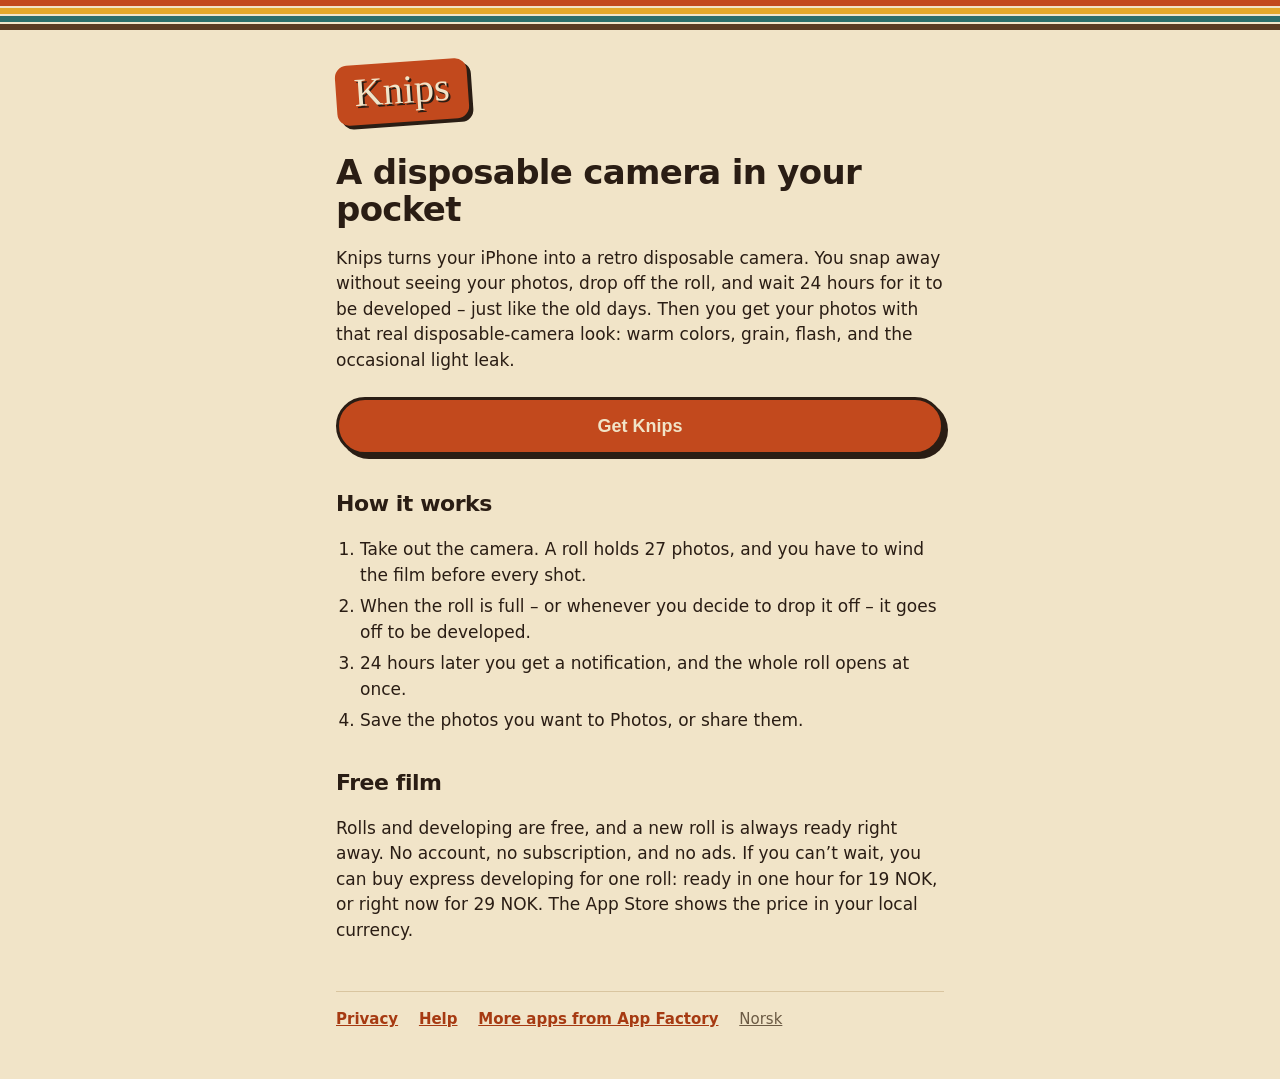
==== en/index.html @ 491b8b5b "Add English versions of the site with language links and hreflang New pages /en/, /en/privacy/ and /" ====
<!doctype html>
<html lang="en">
<head>
<meta charset="utf-8">
<meta name="viewport" content="width=device-width, initial-scale=1">
<title>Knips – a disposable camera on your phone</title>
<meta name="description" content="Knips turns your iPhone into a disposable camera: 27 photos per roll, developed after 24 hours, with the real disposable-camera look. Free film, no account, no ads.">
<meta name="apple-itunes-app" content="app-id=6825055302">
<link rel="alternate" hreflang="nb" href="https://knipspics.no/">
<link rel="alternate" hreflang="en" href="https://knipspics.no/en/">
<link rel="alternate" hreflang="x-default" href="https://knipspics.no/en/">
<link rel="icon" href="/icon.png">
<link rel="apple-touch-icon" href="/icon.png">
<link rel="stylesheet" href="/style.css">
<script src="/site.js"></script>
</head>
<body>
<div class="stripes" aria-hidden="true"><span></span><span></span><span></span><span></span></div>
<main>
  <span class="logo">Knips</span>
  <h1>A disposable camera in your pocket</h1>
  <p>Knips turns your iPhone into a retro disposable camera. You snap away without seeing your photos, drop off the
    roll, and wait 24 hours for it to be developed – just like the old days. Then you get your photos with that
    real disposable-camera look: warm colors, grain, flash, and the occasional light leak.</p>
  <div data-download></div>

  <h2>How it works</h2>
  <ol class="steps">
    <li>Take out the camera. A roll holds 27 photos, and you have to wind the film before every shot.</li>
    <li>When the roll is full – or whenever you decide to drop it off – it goes off to be developed.</li>
    <li>24 hours later you get a notification, and the whole roll opens at once.</li>
    <li>Save the photos you want to Photos, or share them.</li>
  </ol>

  <h2>Free film</h2>
  <p>Rolls and developing are free, and a new roll is always ready right away. No account, no subscription, and no
    ads. If you can’t wait, you can buy express developing for one roll: ready in one hour for 19 NOK, or right now
    for 29 NOK. The App Store shows the price in your local currency.</p>

  <footer>
    <a href="/en/privacy/">Privacy</a>
    <a href="/en/support/">Help</a>
    <a href="https://svaagan.github.io/">More apps from App Factory</a>
    <a class="lang" href="/" hreflang="nb" lang="nb">Norsk</a>
  </footer>
</main>
<script>showDownload();</script>
</body>
</html>
---- style.css ----
@font-face { font-family: "Shrikhand"; src: url("/fonts/Shrikhand-Regular.woff2") format("woff2"); font-display: swap; }
@font-face { font-family: "Bricolage"; font-weight: 400; src: url("/fonts/BricolageGrotesque-Regular.woff2") format("woff2"); font-display: swap; }
@font-face { font-family: "Bricolage"; font-weight: 700; src: url("/fonts/BricolageGrotesque-Bold.woff2") format("woff2"); font-display: swap; }
@font-face { font-family: "Bricolage"; font-weight: 800; src: url("/fonts/BricolageGrotesque-ExtraBold.woff2") format("woff2"); font-display: swap; }
@font-face { font-family: "Space Mono"; font-weight: 700; src: url("/fonts/SpaceMono-Bold.woff2") format("woff2"); font-display: swap; }

:root {
  --paper: #F1E4C8;
  --paper-light: #FAF3E3;
  --paper-border: #D9C5A0;
  --ink: #2A1D14;
  --ink-muted: #6B5A44;
  --night: #14110E;
  --night-text: #CDBF9F;
  --rust: #C2491D;
  --rust-text: #A63A12;
  --mustard: #E3A82B;
  --teal: #2C6E6A;
  --brown: #5A3A22;
}

* { box-sizing: border-box; }

html { -webkit-text-size-adjust: 100%; }

body {
  margin: 0;
  background: var(--paper);
  color: var(--ink);
  font: 400 17px/1.5 "Bricolage", -apple-system, system-ui, sans-serif;
}

.stripes { display: grid; gap: 2px; }
.stripes span { display: block; height: 6px; }
.stripes span:nth-child(1) { background: var(--rust); }
.stripes span:nth-child(2) { background: var(--mustard); }
.stripes span:nth-child(3) { background: var(--teal); }
.stripes span:nth-child(4) { background: var(--brown); }

main { max-width: 640px; margin: 0 auto; padding: 32px 16px 48px; }

.logo {
  display: inline-block;
  font: 400 40px/1.1 "Shrikhand", serif;
  color: var(--paper);
  background: var(--rust);
  padding: 6px 18px 10px;
  border-radius: 12px;
  transform: rotate(-4deg);
  box-shadow: 4px 4px 0 var(--ink);
  text-shadow: 2px 2px 0 var(--ink);
  text-decoration: none;
}
.logo.small { font-size: 26px; padding: 3px 12px 6px; border-radius: 10px; box-shadow: 3px 3px 0 var(--ink); }

h1 { font-weight: 800; font-size: 34px; line-height: 1.1; letter-spacing: -0.02em; margin: 32px 0 12px; }
h2 { font-weight: 800; font-size: 22px; letter-spacing: -0.02em; margin: 32px 0 8px; }
p, li { color: var(--ink); }
.muted { color: var(--ink-muted); }
a { color: var(--rust-text); font-weight: 700; }

.label {
  font: 700 11px/1 "Space Mono", monospace;
  letter-spacing: 0.12em;
  text-transform: uppercase;
  color: var(--ink-muted);
}

.card {
  background: var(--night);
  color: var(--paper);
  border-radius: 24px;
  padding: 24px;
  margin: 24px 0;
  box-shadow: 5px 5px 0 var(--rust);
}
.card .label { color: var(--night-text); }
.code {
  font: 700 clamp(40px, 13vw, 64px)/1.1 "Space Mono", monospace;
  color: var(--mustard);
  letter-spacing: 0.04em;
  margin-top: 8px;
}

.button {
  display: flex;
  align-items: center;
  justify-content: center;
  min-height: 58px;
  padding: 0 24px;
  border-radius: 999px;
  background: var(--rust);
  color: var(--paper);
  border: 3px solid var(--ink);
  box-shadow: 4px 4px 0 var(--ink);
  font: 800 18px/1 "Bricolage", sans-serif;
  text-decoration: none;
  margin: 24px 0 8px;
}
.button:active { transform: translate(2px, 2px); box-shadow: 2px 2px 0 var(--ink); }

.soon {
  border: 3px dashed var(--ink-muted);
  border-radius: 20px;
  padding: 16px 20px;
  margin: 24px 0 8px;
  color: var(--ink-muted);
  font-weight: 700;
}

ol.steps { padding-left: 24px; }
ol.steps li { margin: 6px 0; }

footer { margin-top: 48px; padding-top: 16px; border-top: 1px solid var(--paper-border); font-size: 15px; }
footer a { margin-right: 16px; }

footer a.lang { color: var(--ink-muted); font-weight: 400; margin-right: 0; }
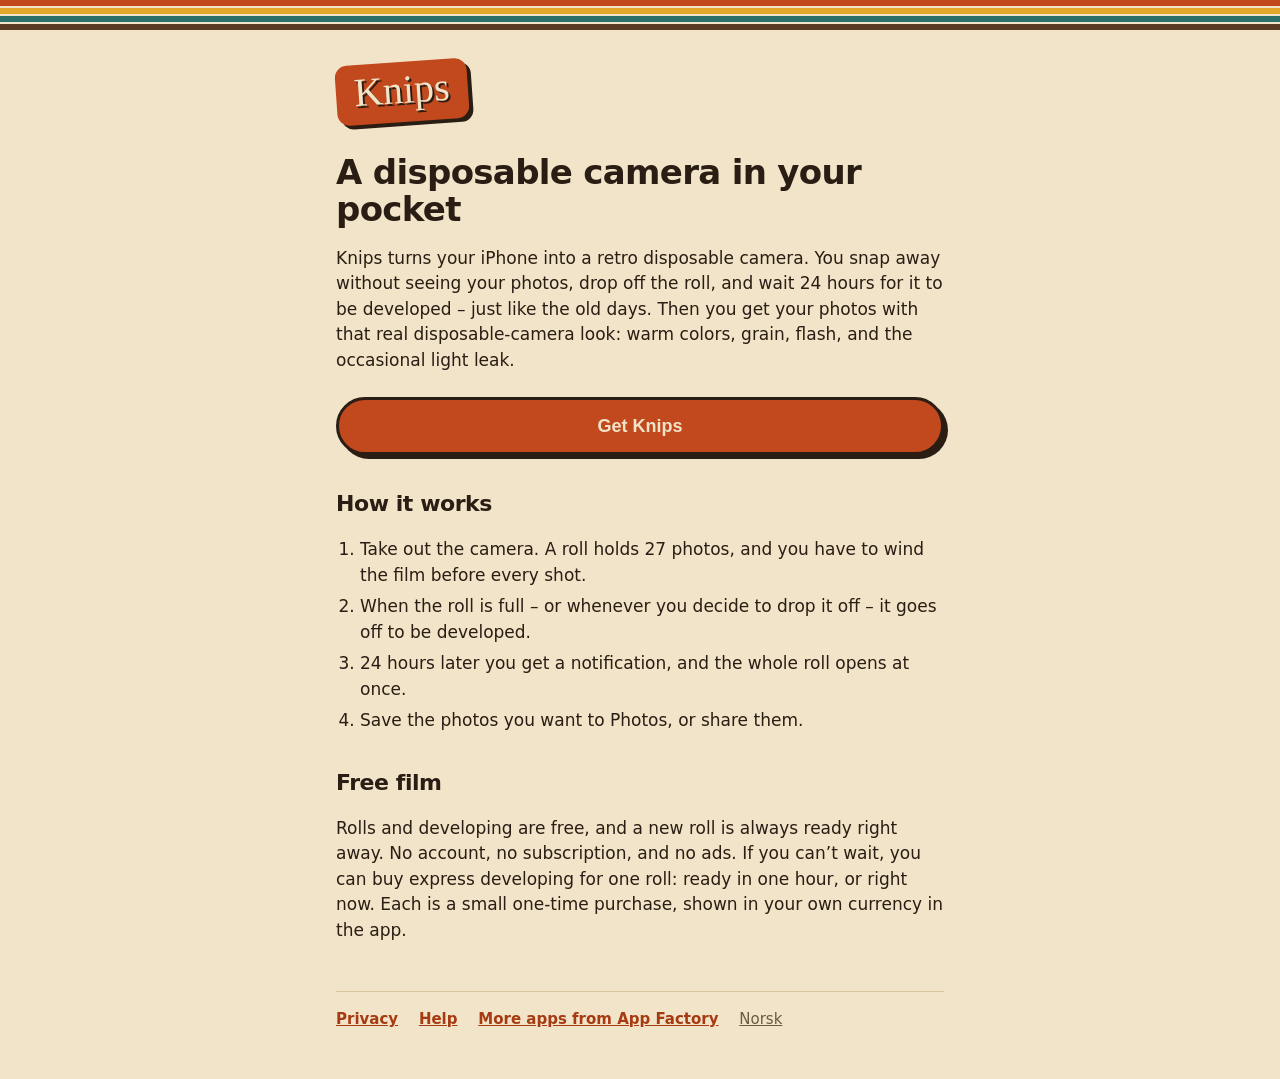
==== commit 09b82365: "English pages: no kroner prices, the app shows the local price Co-Authored-By: Claude Opus 5.5 <nore" ====
--- a/en/index.html
+++ b/en/index.html
@@ -34,8 +34,8 @@
 
   <h2>Free film</h2>
   <p>Rolls and developing are free, and a new roll is always ready right away. No account, no subscription, and no
-    ads. If you can’t wait, you can buy express developing for one roll: ready in one hour for 19 NOK, or right now
-    for 29 NOK. The App Store shows the price in your local currency.</p>
+    ads. If you can’t wait, you can buy express developing for one roll: ready in one hour, or right now. Each is a small
+    one-time purchase, shown in your own currency in the app.</p>
 
   <footer>
     <a href="/en/privacy/">Privacy</a>
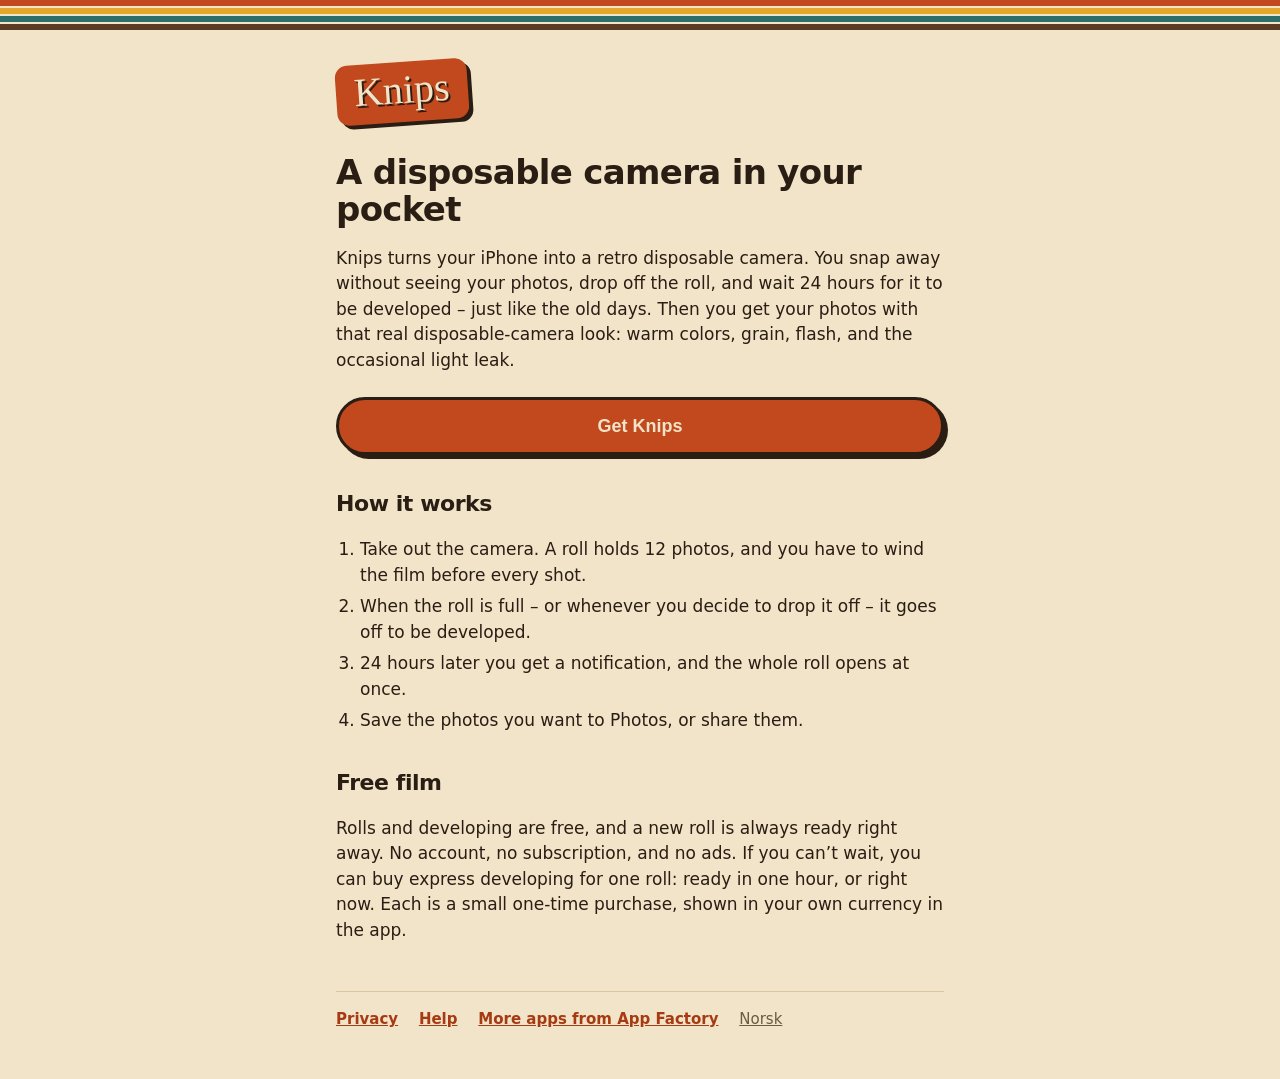
==== commit 501d3a0b: "12 photos per roll Co-Authored-By: Claude Opus 5.5 <noreply@anthropic.com> Claude-Session: https://c" ====
--- a/en/index.html
+++ b/en/index.html
@@ -4,7 +4,7 @@
 <meta charset="utf-8">
 <meta name="viewport" content="width=device-width, initial-scale=1">
 <title>Knips – a disposable camera on your phone</title>
-<meta name="description" content="Knips turns your iPhone into a disposable camera: 27 photos per roll, developed after 24 hours, with the real disposable-camera look. Free film, no account, no ads.">
+<meta name="description" content="Knips turns your iPhone into a disposable camera: 12 photos per roll, developed after 24 hours, with the real disposable-camera look. Free film, no account, no ads.">
 <meta name="apple-itunes-app" content="app-id=6825055302">
 <link rel="alternate" hreflang="nb" href="https://knipspics.no/">
 <link rel="alternate" hreflang="en" href="https://knipspics.no/en/">
@@ -26,7 +26,7 @@
 
   <h2>How it works</h2>
   <ol class="steps">
-    <li>Take out the camera. A roll holds 27 photos, and you have to wind the film before every shot.</li>
+    <li>Take out the camera. A roll holds 12 photos, and you have to wind the film before every shot.</li>
     <li>When the roll is full – or whenever you decide to drop it off – it goes off to be developed.</li>
     <li>24 hours later you get a notification, and the whole roll opens at once.</li>
     <li>Save the photos you want to Photos, or share them.</li>
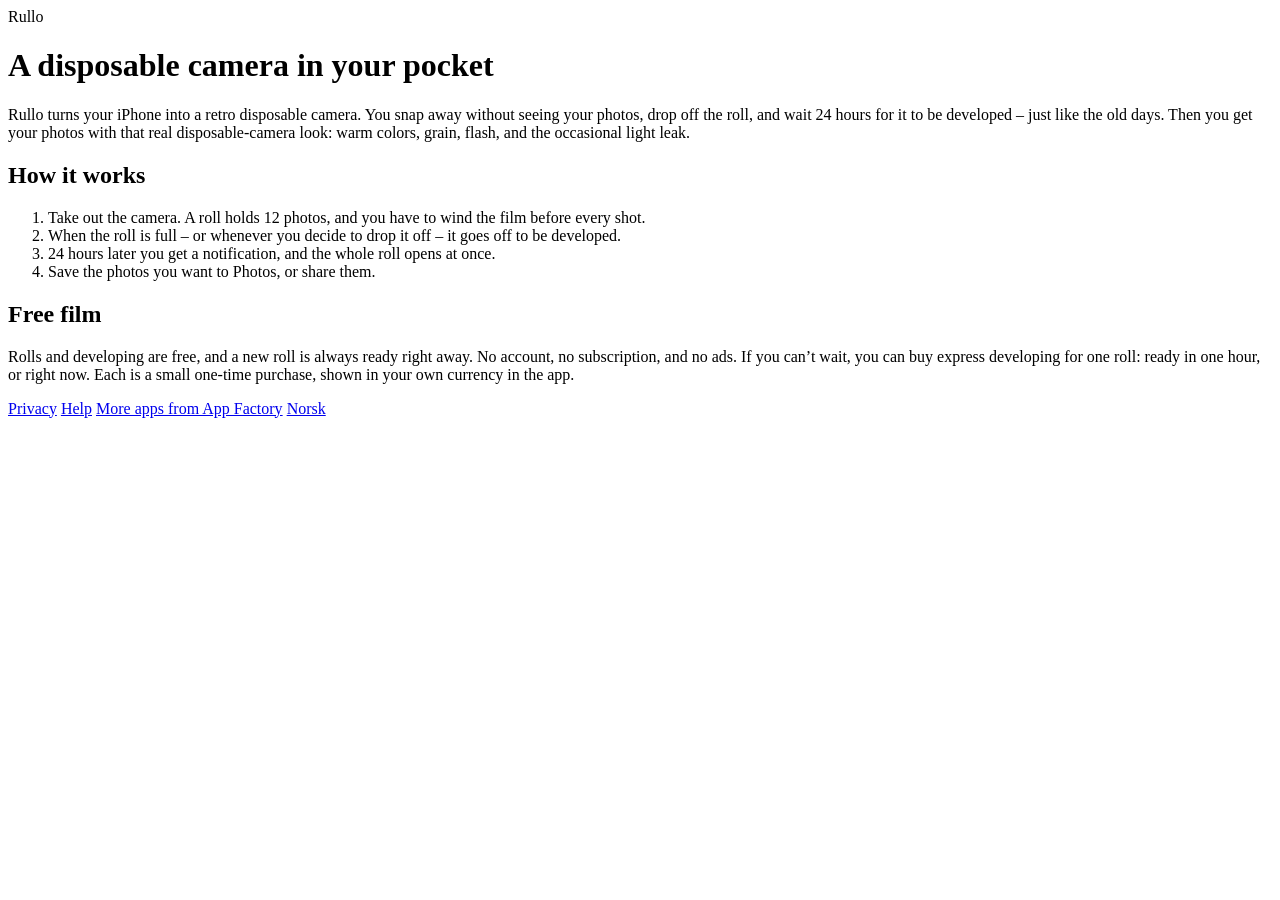
==== commit 28c25bb0: "Rullo: new name, served at svaagan.github.io/rullo/ instead of knipspics.no; help answers match the " ====
--- a/en/index.html
+++ b/en/index.html
@@ -3,23 +3,23 @@
 <head>
 <meta charset="utf-8">
 <meta name="viewport" content="width=device-width, initial-scale=1">
-<title>Knips – a disposable camera on your phone</title>
-<meta name="description" content="Knips turns your iPhone into a disposable camera: 12 photos per roll, developed after 24 hours, with the real disposable-camera look. Free film, no account, no ads.">
+<title>Rullo – a disposable camera on your phone</title>
+<meta name="description" content="Rullo turns your iPhone into a disposable camera: 12 photos per roll, developed after 24 hours, with the real disposable-camera look. Free film, no account, no ads.">
 <meta name="apple-itunes-app" content="app-id=6825055302">
-<link rel="alternate" hreflang="nb" href="https://knipspics.no/">
-<link rel="alternate" hreflang="en" href="https://knipspics.no/en/">
-<link rel="alternate" hreflang="x-default" href="https://knipspics.no/en/">
-<link rel="icon" href="/icon.png">
-<link rel="apple-touch-icon" href="/icon.png">
-<link rel="stylesheet" href="/style.css">
-<script src="/site.js"></script>
+<link rel="alternate" hreflang="nb" href="https://svaagan.github.io/rullo/">
+<link rel="alternate" hreflang="en" href="https://svaagan.github.io/rullo/en/">
+<link rel="alternate" hreflang="x-default" href="https://svaagan.github.io/rullo/en/">
+<link rel="icon" href="/rullo/icon.png">
+<link rel="apple-touch-icon" href="/rullo/icon.png">
+<link rel="stylesheet" href="/rullo/style.css">
+<script src="/rullo/site.js"></script>
 </head>
 <body>
 <div class="stripes" aria-hidden="true"><span></span><span></span><span></span><span></span></div>
 <main>
-  <span class="logo">Knips</span>
+  <span class="logo">Rullo</span>
   <h1>A disposable camera in your pocket</h1>
-  <p>Knips turns your iPhone into a retro disposable camera. You snap away without seeing your photos, drop off the
+  <p>Rullo turns your iPhone into a retro disposable camera. You snap away without seeing your photos, drop off the
     roll, and wait 24 hours for it to be developed – just like the old days. Then you get your photos with that
     real disposable-camera look: warm colors, grain, flash, and the occasional light leak.</p>
   <div data-download></div>
@@ -38,10 +38,10 @@
     one-time purchase, shown in your own currency in the app.</p>
 
   <footer>
-    <a href="/en/privacy/">Privacy</a>
-    <a href="/en/support/">Help</a>
+    <a href="/rullo/en/privacy/">Privacy</a>
+    <a href="/rullo/en/support/">Help</a>
     <a href="https://svaagan.github.io/">More apps from App Factory</a>
-    <a class="lang" href="/" hreflang="nb" lang="nb">Norsk</a>
+    <a class="lang" href="/rullo/" hreflang="nb" lang="nb">Norsk</a>
   </footer>
 </main>
 <script>showDownload();</script>
